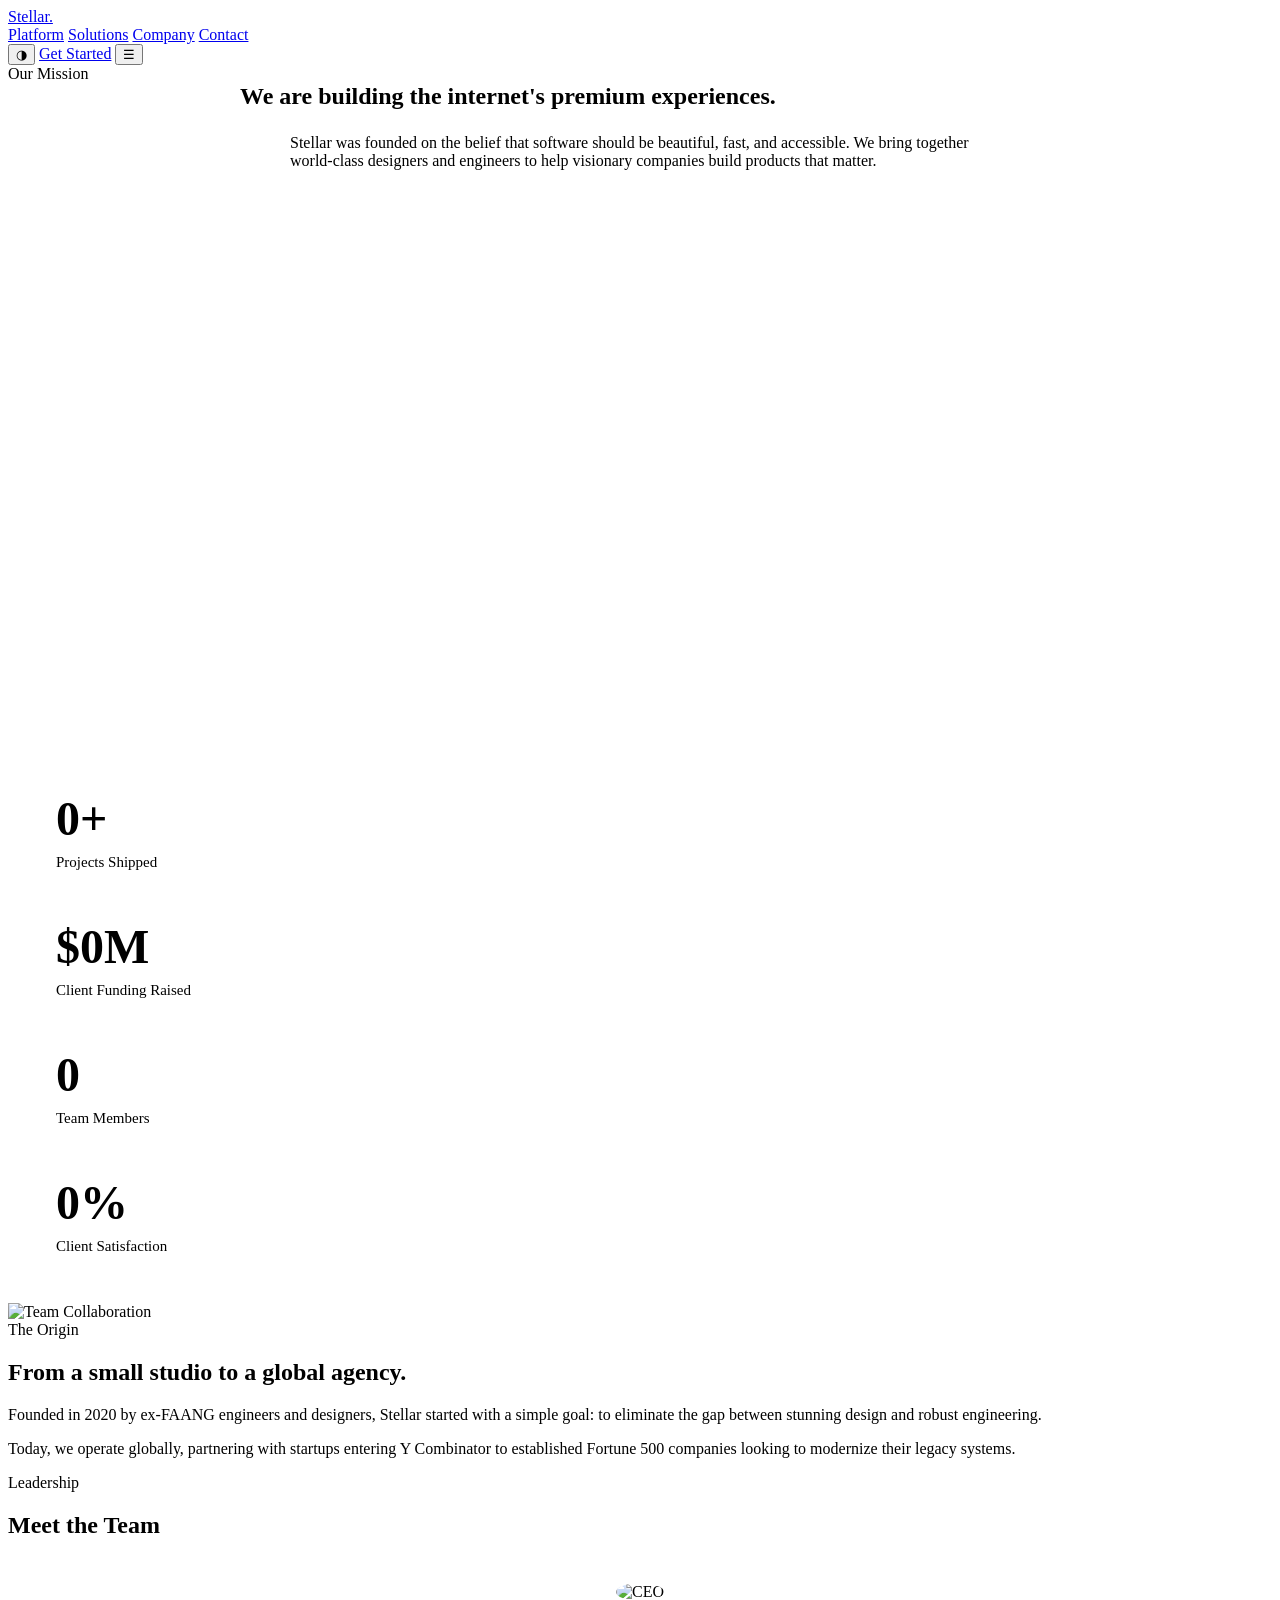
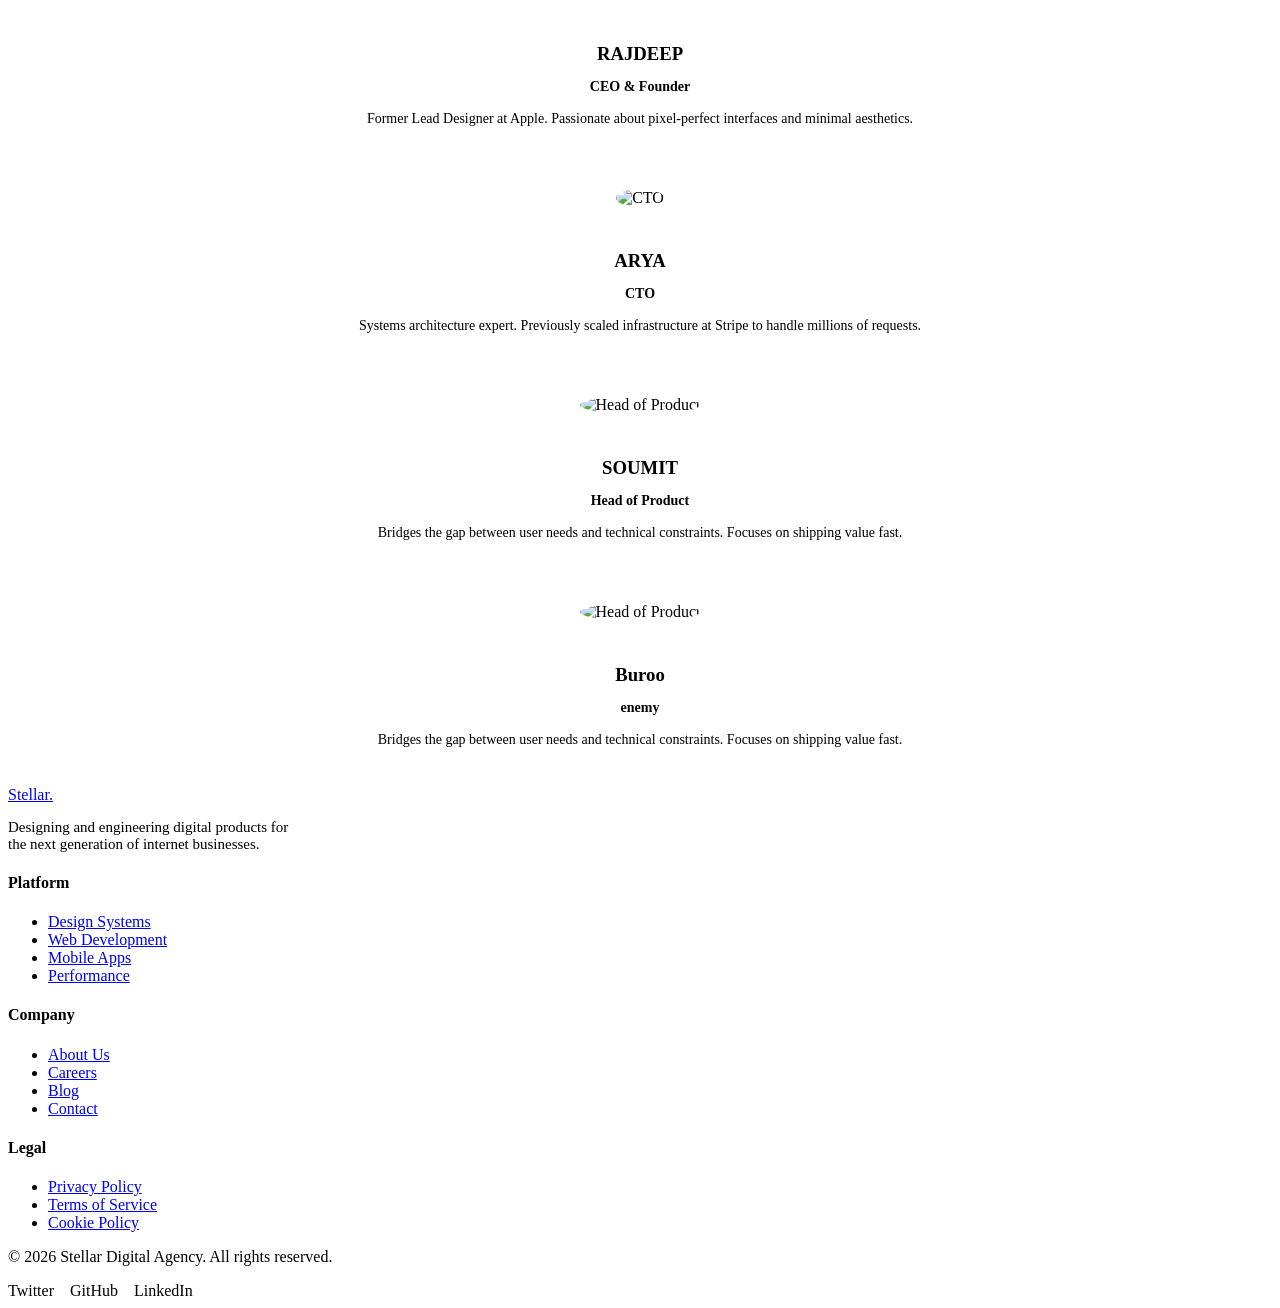
==== about.html @ 37f31b2c "Add files via upload" ====
<!DOCTYPE html>
<html lang="en" data-theme="dark">

<head>
    <meta charset="UTF-8">
    <meta name="viewport" content="width=device-width, initial-scale=1.0">
    <title>Company - Stellar</title>
    <meta name="description"
        content="Learn about Stellar's mission to design and engineer industry-leading digital products.">

    <!-- Fonts -->
    <link rel="preconnect" href="https://fonts.googleapis.com">
    <link rel="preconnect" href="https://fonts.gstatic.com" crossorigin>

    <!-- CSS & JS -->
    <link rel="stylesheet" href="css/style.css">
    <script src="js/main.js" defer></script>
</head>

<body>

    <!-- Loading Screen -->
    <div id="loader" class="loader-wrapper">
        <div class="loader"></div>
    </div>

    <!-- Animated Gradient Orbs -->
    <div class="bg-orbs">
        <div class="orb orb-1"></div>
        <div class="orb orb-2" style="background: var(--accent-tertiary); opacity: 0.15;"></div>
    </div>

    <!-- Header -->
    <header>
        <div class="container nav-container">
            <a href="index.html" class="logo">
                <span class="logo-icon"></span>
                Stellar.
            </a>

            <nav id="nav-links" class="nav-links">
                <a href="index.html">Platform</a>
                <a href="services.html">Solutions</a>
                <a href="about.html" class="active">Company</a>
                <a href="contact.html">Contact</a>
            </nav>

            <div class="header-actions">
                <button id="theme-toggle" class="theme-toggle" aria-label="Toggle Dark/Light Mode">
                    ◑
                </button>
                <a href="contact.html" class="btn btn-secondary">Get Started</a>
                <button id="mobile-menu-btn" class="mobile-menu-btn" aria-label="Open Menu">☰</button>
            </div>
        </div>
    </header>

    <main>
        <!-- Company Hero Section -->
        <section class="hero" style="min-height: 70vh; padding-bottom: 0;">
            <div class="container">
                <div class="reveal active text-center">
                    <span class="eyebrow">Our Mission</span>
                    <h1 style="max-width: 800px; margin: 0 auto 1.5rem;">We are building the internet's <span
                            class="text-gradient">premium</span> experiences.</h1>
                    <p class="lead" style="max-width: 700px; margin: 0 auto;">Stellar was founded on the belief that
                        software should be beautiful, fast, and accessible. We bring together world-class designers and
                        engineers to help visionary companies build products that matter.</p>
                </div>
            </div>
        </section>

        <!-- Stats with Counters -->
        <section class="section-sm container">
            <div class="grid grid-4 text-center reveal"
                style="background: var(--bg-secondary); padding: 3rem; border-radius: 24px; border: 1px solid var(--border-color); box-shadow: var(--card-shadow);">
                <div>
                    <h3 style="font-size: 3rem; color: var(--text-primary); margin-bottom: 0.5rem;"><span
                            class="counter-value" data-target="200">0</span>+</h3>
                    <p style="font-size: 0.9375rem; margin: 0;">Projects Shipped</p>
                </div>
                <div>
                    <h3 style="font-size: 3rem; color: var(--text-primary); margin-bottom: 0.5rem;">$<span
                            class="counter-value" data-target="50">0</span>M</h3>
                    <p style="font-size: 0.9375rem; margin: 0;">Client Funding Raised</p>
                </div>
                <div>
                    <h3 style="font-size: 3rem; color: var(--text-primary); margin-bottom: 0.5rem;"><span
                            class="counter-value" data-target="40">0</span></h3>
                    <p style="font-size: 0.9375rem; margin: 0;">Team Members</p>
                </div>
                <div>
                    <h3 style="font-size: 3rem; color: var(--text-primary); margin-bottom: 0.5rem;"><span
                            class="counter-value" data-target="99">0</span>%</h3>
                    <p style="font-size: 0.9375rem; margin: 0;">Client Satisfaction</p>
                </div>
            </div>
        </section>

        <!-- Story Asymmetrical -->
        <section class="section container">
            <div class="split-layout">
                <div class="img-wrapper reveal-left">
                    <img src="https://images.unsplash.com/photo-1522071820081-009f0129c71c?auto=format&fit=crop&w=800&q=80"
                        alt="Team Collaboration">
                </div>
                <div class="reveal">
                    <span class="eyebrow">The Origin</span>
                    <h2>From a small studio to a global agency.</h2>
                    <p>Founded in 2020 by ex-FAANG engineers and designers, Stellar started with a simple goal: to
                        eliminate the gap between stunning design and robust engineering.</p>
                    <p>Today, we operate globally, partnering with startups entering Y Combinator to established Fortune
                        500 companies looking to modernize their legacy systems.</p>
                </div>
            </div>
        </section>

        <!-- Team Section -->
        <section class="section container" style="border-top: 1px solid var(--border-color);">
            <div class="text-center mb-8 reveal">
                <span class="eyebrow text-center">Leadership</span>
                <h2>Meet the Team</h2>
            </div>
            <div class="grid grid-3">
                <!-- Team Member 1 -->
                <div class="card reveal" style="padding: 1.5rem; text-align: center;">
                    <img src="images\raju.jpg" alt="CEO"
                        style="width: 120px; height: 120px; border-radius: 50%; object-fit: cover; margin-bottom: 1.5rem; border: 3px solid var(--border-color);">
                    <h3 style="margin-bottom: 0.25rem;">RAJDEEP</h3>
                    <p
                        style="font-size: 0.875rem; color: var(--accent-primary); font-weight: 600; margin-bottom: 1rem;">
                        CEO & Founder</p>
                    <p style="font-size: 0.875rem;">Former Lead Designer at Apple. Passionate about pixel-perfect
                        interfaces and minimal aesthetics.</p>
                </div>
                <!-- Team Member 2 -->
                <div class="card reveal" style="transition-delay: 0.1s; padding: 1.5rem; text-align: center;">
                    <img src="images\arya.jpg" alt="CTO"
                        style="width: 120px; height: 120px; border-radius: 50%; object-fit: cover; margin-bottom: 1.5rem; border: 3px solid var(--border-color);">
                    <h3 style="margin-bottom: 0.25rem;">ARYA</h3>
                    <p
                        style="font-size: 0.875rem; color: var(--accent-primary); font-weight: 600; margin-bottom: 1rem;">
                        CTO</p>
                    <p style="font-size: 0.875rem;">Systems architecture expert. Previously scaled infrastructure at
                        Stripe to handle millions of requests.</p>
                </div>
                <!-- Team Member 3 -->
                <div class="card reveal" style="transition-delay: 0.2s; padding: 1.5rem; text-align: center;">
                    <img src="images\soumit.jpg" alt="Head of Product"
                        style="width: 120px; height: 120px; border-radius: 50%; object-fit: cover; margin-bottom: 1.5rem; border: 3px solid var(--border-color);">
                    <h3 style="margin-bottom: 0.25rem;">SOUMIT</h3>
                    <p
                        style="font-size: 0.875rem; color: var(--accent-primary); font-weight: 600; margin-bottom: 1rem;">
                        Head of Product</p>
                    <p style="font-size: 0.875rem;">Bridges the gap between user needs and technical constraints.
                        Focuses on shipping value fast.</p>
                </div>
                <!-- Team Member 4 -->
                <div class="card reveal" style="transition-delay: 0.2s; padding: 1.5rem; text-align: center;">
                    <img src="images\buro.jpeg" alt="Head of Product"
                        style="width: 120px; height: 120px; border-radius: 50%; object-fit: cover; margin-bottom: 1.5rem; border: 3px solid var(--border-color);">
                    <h3 style="margin-bottom: 0.25rem;">Buroo</h3>
                    <p
                        style="font-size: 0.875rem; color: var(--accent-primary); font-weight: 600; margin-bottom: 1rem;">
                        enemy </p>
                    <p style="font-size: 0.875rem;">Bridges the gap between user needs and technical constraints.
                        Focuses on shipping value fast.</p>
                </div>
            </div>
        </section>

    </main>

    <!-- Footer -->
    <footer>
        <div class="container">
            <div class="footer-grid">
                <div class="footer-col">
                    <a href="index.html" class="logo" style="margin-bottom: 1.5rem;">
                        <span class="logo-icon"></span> Stellar.
                    </a>
                    <p style="font-size: 0.9375rem; max-width: 300px;">Designing and engineering digital products for
                        the next generation of internet businesses.</p>
                </div>
                <div class="footer-col">
                    <h4>Platform</h4>
                    <ul class="footer-links">
                        <li><a href="services.html">Design Systems</a></li>
                        <li><a href="services.html">Web Development</a></li>
                        <li><a href="services.html">Mobile Apps</a></li>
                        <li><a href="services.html">Performance</a></li>
                    </ul>
                </div>
                <div class="footer-col">
                    <h4>Company</h4>
                    <ul class="footer-links">
                        <li><a href="about.html">About Us</a></li>
                        <li><a href="about.html">Careers</a></li>
                        <li><a href="about.html">Blog</a></li>
                        <li><a href="contact.html">Contact</a></li>
                    </ul>
                </div>
                <div class="footer-col">
                    <h4>Legal</h4>
                    <ul class="footer-links">
                        <li><a href="#">Privacy Policy</a></li>
                        <li><a href="#">Terms of Service</a></li>
                        <li><a href="#">Cookie Policy</a></li>
                    </ul>
                </div>
            </div>
            <div class="footer-bottom">
                <p>&copy; 2026 Stellar Digital Agency. All rights reserved.</p>
                <div style="display: flex; gap: 1rem;">
                    <a href="#" style="color: var(--text-tertiary); text-decoration: none;">Twitter</a>
                    <a href="#" style="color: var(--text-tertiary); text-decoration: none;">GitHub</a>
                    <a href="#" style="color: var(--text-tertiary); text-decoration: none;">LinkedIn</a>
                </div>
            </div>
        </div>
    </footer>
</body>

</html>
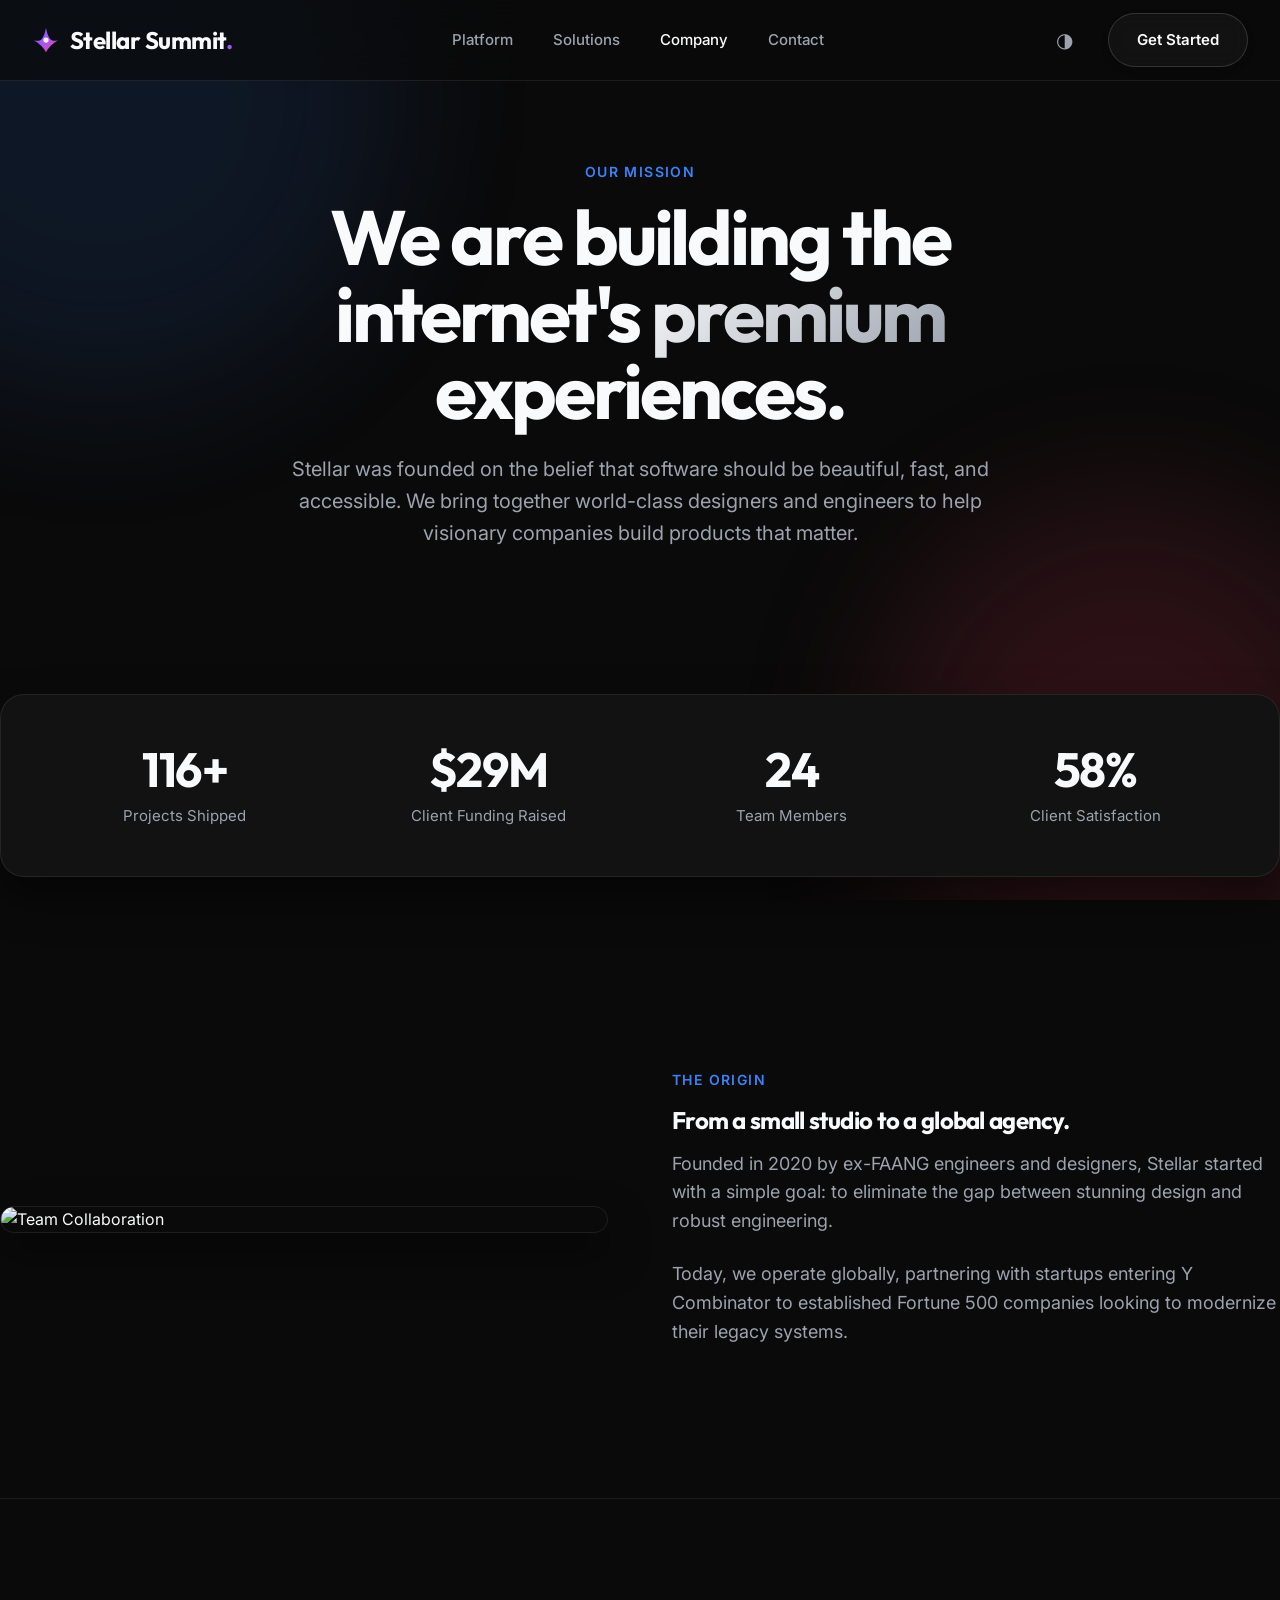
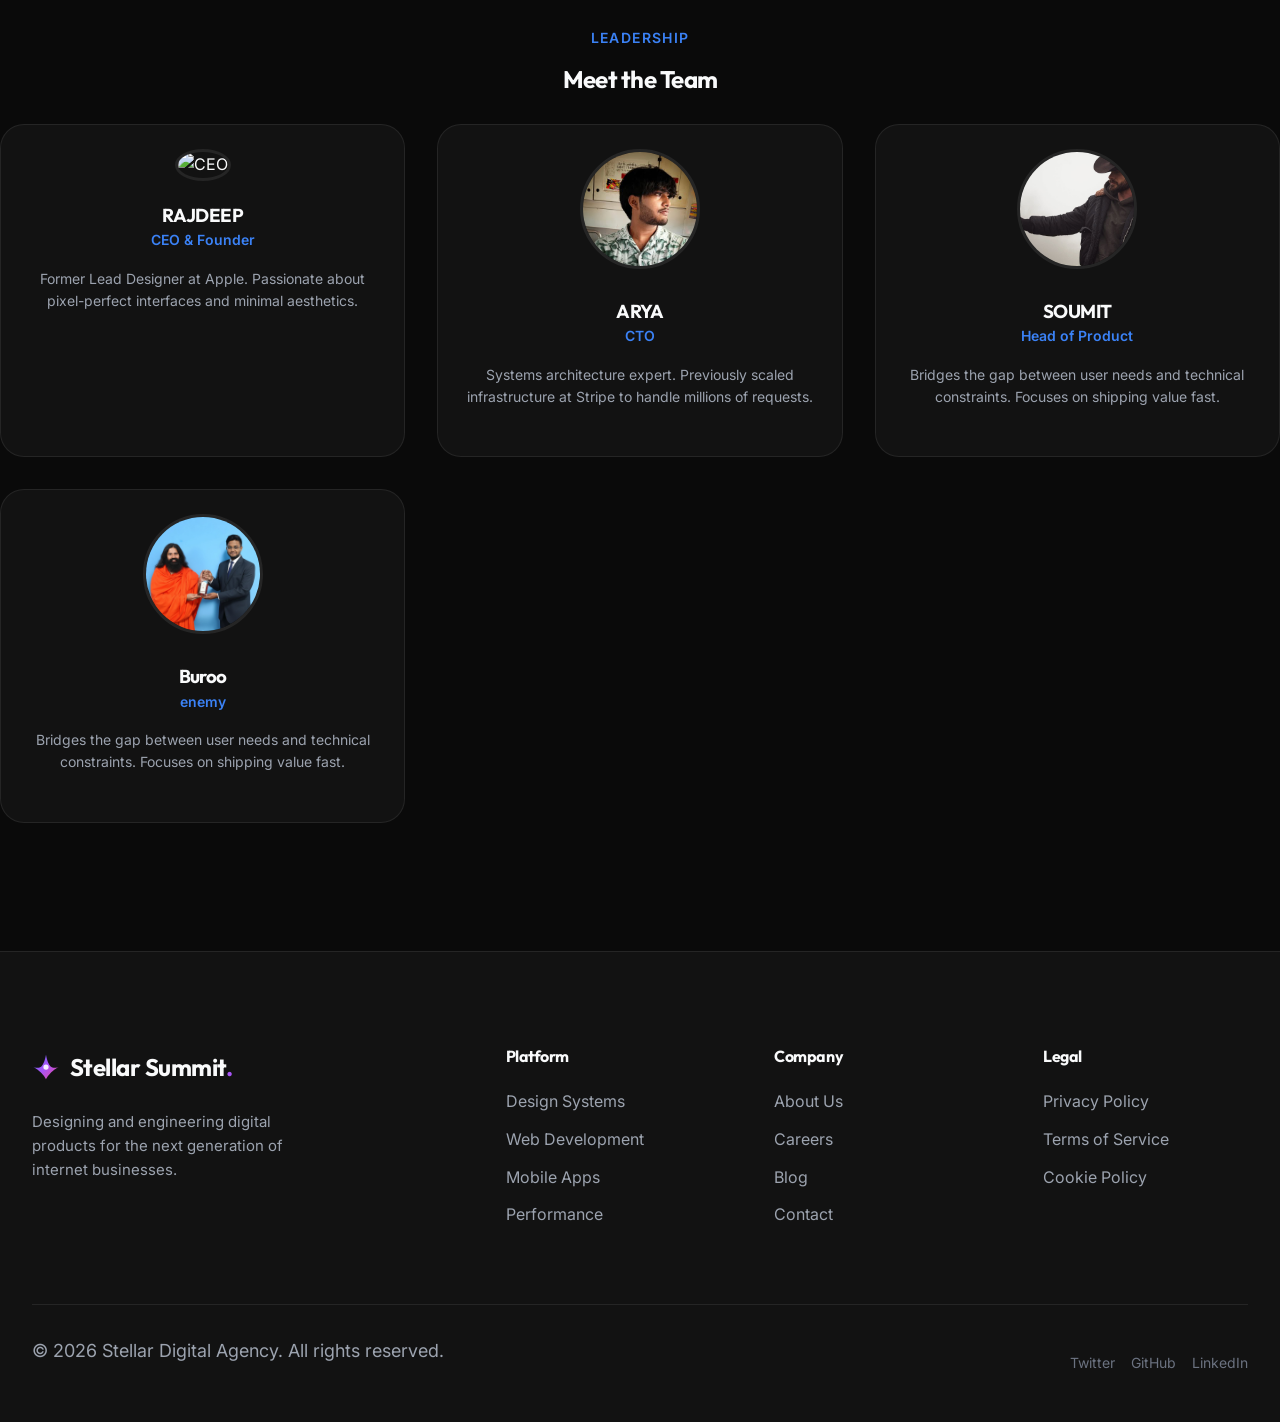
==== commit 5034d3ea: "feat: Upgrade to premium cross-platform UI" ====
--- a/about.html
+++ b/about.html
@@ -8,6 +8,11 @@
     <meta name="description"
         content="Learn about Stellar's mission to design and engineer industry-leading digital products.">
 
+    <!-- PWA Meta Tags -->
+    <meta name="theme-color" content="#0a0a0a">
+    <link rel="manifest" href="manifest.json">
+    <link rel="apple-touch-icon" href="images/icon-192x192.png">
+
     <!-- Fonts -->
     <link rel="preconnect" href="https://fonts.googleapis.com">
     <link rel="preconnect" href="https://fonts.gstatic.com" crossorigin>
@@ -33,9 +38,23 @@
     <!-- Header -->
     <header>
         <div class="container nav-container">
-            <a href="index.html" class="logo">
-                <span class="logo-icon"></span>
-                Stellar.
+            <a href="index.html" class="logo"
+                style="display: inline-flex; align-items: center; gap: 0.6rem; text-decoration: none; font-weight: 700; font-size: 1.5rem; color: inherit; letter-spacing: -0.02em;">
+                <svg width="28" height="28" viewBox="0 0 32 32" fill="none" xmlns="http://www.w3.org/2000/svg"
+                    style="display: block;">
+                    <defs>
+                        <linearGradient id="stellar-grad" x1="0%" y1="0%" x2="100%" y2="100%">
+                            <stop offset="0%" stop-color="#6366F1" />
+                            <stop offset="50%" stop-color="#A855F7" />
+                            <stop offset="100%" stop-color="#EC4899" />
+                        </linearGradient>
+                    </defs>
+                    <path
+                        d="M16 2C16 2 17.5 11.5 21 15C24.5 18.5 30 16 30 16C30 16 24.5 19.5 21 23C17.5 26.5 16 30 16 30C16 30 14.5 26.5 11 23C7.5 19.5 2 16 2 16C2 16 7.5 18.5 11 15C14.5 11.5 16 2 16 2Z"
+                        fill="url(#stellar-grad)" />
+                    <circle cx="16" cy="16" r="3" fill="#FFFFFF" opacity="0.9" />
+                </svg>
+                <span>Stellar Summit<span style="color: #A855F7;">.</span></span>
             </a>
 
             <nav id="nav-links" class="nav-links">
@@ -124,7 +143,7 @@
             <div class="grid grid-3">
                 <!-- Team Member 1 -->
                 <div class="card reveal" style="padding: 1.5rem; text-align: center;">
-                    <img src="images\raju.jpg" alt="CEO"
+                    <img src="images/raju.jpg" alt="CEO"
                         style="width: 120px; height: 120px; border-radius: 50%; object-fit: cover; margin-bottom: 1.5rem; border: 3px solid var(--border-color);">
                     <h3 style="margin-bottom: 0.25rem;">RAJDEEP</h3>
                     <p
@@ -135,7 +154,7 @@
                 </div>
                 <!-- Team Member 2 -->
                 <div class="card reveal" style="transition-delay: 0.1s; padding: 1.5rem; text-align: center;">
-                    <img src="images\arya.jpg" alt="CTO"
+                    <img src="images/arya.jpg" alt="CTO"
                         style="width: 120px; height: 120px; border-radius: 50%; object-fit: cover; margin-bottom: 1.5rem; border: 3px solid var(--border-color);">
                     <h3 style="margin-bottom: 0.25rem;">ARYA</h3>
                     <p
@@ -146,7 +165,7 @@
                 </div>
                 <!-- Team Member 3 -->
                 <div class="card reveal" style="transition-delay: 0.2s; padding: 1.5rem; text-align: center;">
-                    <img src="images\soumit.jpg" alt="Head of Product"
+                    <img src="images/soumit.jpg" alt="Head of Product"
                         style="width: 120px; height: 120px; border-radius: 50%; object-fit: cover; margin-bottom: 1.5rem; border: 3px solid var(--border-color);">
                     <h3 style="margin-bottom: 0.25rem;">SOUMIT</h3>
                     <p
@@ -157,7 +176,7 @@
                 </div>
                 <!-- Team Member 4 -->
                 <div class="card reveal" style="transition-delay: 0.2s; padding: 1.5rem; text-align: center;">
-                    <img src="images\buro.jpeg" alt="Head of Product"
+                    <img src="images/buro.jpeg" alt="Head of Product"
                         style="width: 120px; height: 120px; border-radius: 50%; object-fit: cover; margin-bottom: 1.5rem; border: 3px solid var(--border-color);">
                     <h3 style="margin-bottom: 0.25rem;">Buroo</h3>
                     <p
@@ -176,8 +195,16 @@
         <div class="container">
             <div class="footer-grid">
                 <div class="footer-col">
-                    <a href="index.html" class="logo" style="margin-bottom: 1.5rem;">
-                        <span class="logo-icon"></span> Stellar.
+                    <a href="index.html" class="logo"
+                        style="display: inline-flex; align-items: center; gap: 0.6rem; text-decoration: none; font-weight: 700; font-size: 1.5rem; color: inherit; letter-spacing: -0.02em; margin-bottom: 1.5rem;">
+                        <svg width="28" height="28" viewBox="0 0 32 32" fill="none" xmlns="http://www.w3.org/2000/svg"
+                            style="display: block;">
+                            <path
+                                d="M16 2C16 2 17.5 11.5 21 15C24.5 18.5 30 16 30 16C30 16 24.5 19.5 21 23C17.5 26.5 16 30 16 30C16 30 14.5 26.5 11 23C7.5 19.5 2 16 2 16C2 16 7.5 18.5 11 15C14.5 11.5 16 2 16 2Z"
+                                fill="url(#stellar-grad)" />
+                            <circle cx="16" cy="16" r="3" fill="#FFFFFF" opacity="0.9" />
+                        </svg>
+                        <span>Stellar Summit<span style="color: #A855F7;">.</span></span>
                     </a>
                     <p style="font-size: 0.9375rem; max-width: 300px;">Designing and engineering digital products for
                         the next generation of internet businesses.</p>
--- a/css/style.css
+++ b/css/style.css
@@ -0,0 +1,967 @@
+/* ==========================================================================
+   Stellar Digital - Premium SaaS & Agency Styles
+   ========================================================================== */
+
+@import url('https://fonts.googleapis.com/css2?family=Inter:wght@300;400;500;600;700;800&family=Outfit:wght@400;500;600;700;800&display=swap');
+
+:root {
+  /* Light Theme Variables */
+  --bg-primary: #fafafa;
+  --bg-secondary: #ffffff;
+  --bg-tertiary: #f3f4f6;
+  --text-primary: #111827;
+  --text-secondary: #4b5563;
+  --text-tertiary: #9ca3af;
+  --accent-primary: #3b82f6;
+  --accent-secondary: #8b5cf6;
+  --accent-tertiary: #ec4899;
+  --border-color: rgba(0, 0, 0, 0.08);
+  --glass-bg: rgba(255, 255, 255, 0.75);
+  --glass-border: rgba(255, 255, 255, 0.5);
+  --glass-shadow: 0 8px 32px rgba(0, 0, 0, 0.05);
+  --card-shadow: 0 20px 40px rgba(0,0,0,0.06);
+  --orb-1: rgba(59, 130, 246, 0.3);
+  --orb-2: rgba(139, 92, 246, 0.3);
+}
+
+[data-theme="dark"] {
+  /* Dark Theme Variables - Stripe/Linear Inspired */
+  --bg-primary: #0a0a0a;
+  --bg-secondary: #121212;
+  --bg-tertiary: #1a1a1a;
+  --text-primary: #f9fafb;
+  --text-secondary: #9ca3af;
+  --text-tertiary: #6b7280;
+  --accent-primary: #3b82f6; /* Modern Blue */
+  --accent-secondary: #a855f7; /* Purple */
+  --accent-tertiary: #f43f5e; /* Rose */
+  --border-color: rgba(255, 255, 255, 0.08);
+  --glass-bg: rgba(10, 10, 10, 0.65);
+  --glass-border: rgba(255, 255, 255, 0.1);
+  --glass-shadow: 0 8px 32px rgba(0, 0, 0, 0.4);
+  --card-shadow: 0 20px 40px rgba(0,0,0,0.5);
+  --orb-1: rgba(59, 130, 246, 0.15);
+  --orb-2: rgba(168, 85, 247, 0.15);
+}
+
+/* Base Styles */
+* {
+  margin: 0;
+  padding: 0;
+  box-sizing: border-box;
+}
+
+html {
+  scroll-behavior: smooth;
+  scroll-padding-top: 100px; /* For fixed header */
+}
+
+body {
+  font-family: 'Inter', sans-serif;
+  background-color: var(--bg-primary);
+  color: var(--text-primary);
+  line-height: 1.6;
+  overflow-x: hidden;
+  transition: background-color 0.4s ease, color 0.4s ease;
+  position: relative;
+}
+
+h1, h2, h3, h4, h5, h6 {
+  font-family: 'Outfit', sans-serif;
+  font-weight: 700;
+  line-height: 1.1;
+  letter-spacing: -0.03em;
+  margin-bottom: 1rem;
+}
+
+/* Animated Background Orbs */
+.bg-orbs {
+  position: fixed;
+  top: 0;
+  left: 0;
+  width: 100%;
+  height: 100%;
+  pointer-events: none;
+  z-index: -1;
+  overflow: hidden;
+}
+
+.orb {
+  position: absolute;
+  border-radius: 50%;
+  filter: blur(80px);
+  opacity: 0.8;
+  animation: float 20s infinite alternate ease-in-out;
+}
+
+.orb-1 {
+  width: 600px;
+  height: 600px;
+  background: var(--orb-1);
+  top: -200px;
+  left: -200px;
+}
+
+.orb-2 {
+  width: 500px;
+  height: 500px;
+  background: var(--orb-2);
+  bottom: -100px;
+  right: -100px;
+  animation-delay: -10s;
+}
+
+@keyframes float {
+  0% { transform: translate(0, 0) scale(1); }
+  50% { transform: translate(100px, 100px) scale(1.1); }
+  100% { transform: translate(-50px, 150px) scale(0.9); }
+}
+
+/* Typography Enhancements */
+.text-gradient {
+  background: linear-gradient(135deg, var(--text-primary), var(--text-secondary));
+  -webkit-background-clip: text;
+  background-clip: text;
+  -webkit-text-fill-color: transparent;
+}
+
+.text-gradient-accent {
+  background: linear-gradient(135deg, var(--accent-primary), var(--accent-secondary));
+  -webkit-background-clip: text;
+  background-clip: text;
+  -webkit-text-fill-color: transparent;
+}
+
+p {
+  color: var(--text-secondary);
+  font-size: 1.125rem;
+  margin-bottom: 1.5rem;
+  max-width: 65ch;
+}
+
+.lead {
+  font-size: 1.25rem;
+  color: var(--text-secondary);
+  font-weight: 400;
+}
+
+.eyebrow {
+  font-family: 'Inter', sans-serif;
+  text-transform: uppercase;
+  letter-spacing: 0.1em;
+  font-size: 0.875rem;
+  font-weight: 600;
+  color: var(--accent-primary);
+  margin-bottom: 1rem;
+  display: block;
+}
+
+/* Layout & Containers */
+.container {
+  width: 100%;
+  max-width: 1280px;
+  margin: 0 auto;
+  padding: 0 2rem;
+}
+
+.section {
+  padding: 8rem 0;
+  position: relative;
+}
+
+.section-sm {
+  padding: 4rem 0;
+}
+
+/* Header & Navigation */
+header {
+  position: fixed;
+  top: 0;
+  width: 100%;
+  z-index: 1000;
+  background: var(--glass-bg);
+  backdrop-filter: blur(16px);
+  -webkit-backdrop-filter: blur(16px);
+  border-bottom: 1px solid var(--border-color);
+  transition: all 0.3s ease;
+}
+
+.nav-container {
+  display: flex;
+  justify-content: space-between;
+  align-items: center;
+  height: 5rem;
+}
+
+.logo {
+  font-family: 'Outfit', sans-serif;
+  font-size: 1.5rem;
+  font-weight: 800;
+  color: var(--text-primary);
+  text-decoration: none;
+  letter-spacing: -0.05em;
+  display: flex;
+  align-items: center;
+  gap: 0.5rem;
+}
+
+.logo-icon {
+  width: 28px;
+  height: 28px;
+  background: linear-gradient(135deg, var(--accent-primary), var(--accent-secondary));
+  border-radius: 8px;
+  display: inline-block;
+}
+
+.nav-links {
+  display: flex;
+  gap: 2.5rem;
+  list-style: none;
+  align-items: center;
+}
+
+.nav-links a {
+  color: var(--text-secondary);
+  text-decoration: none;
+  font-weight: 500;
+  font-size: 0.9375rem;
+  transition: color 0.2s ease;
+  position: relative;
+}
+
+.nav-links a:hover, .nav-links a.active {
+  color: var(--text-primary);
+}
+
+/* Header Actions (Theme Toggle & CTA) */
+.header-actions {
+  display: flex;
+  align-items: center;
+  gap: 1.5rem;
+}
+
+.theme-toggle {
+  background: none;
+  border: none;
+  color: var(--text-secondary);
+  cursor: pointer;
+  font-size: 1.25rem;
+  display: flex;
+  align-items: center;
+  justify-content: center;
+  width: 40px;
+  height: 40px;
+  border-radius: 50%;
+  transition: all 0.2s ease;
+}
+
+.theme-toggle:hover {
+  background: var(--bg-tertiary);
+  color: var(--text-primary);
+}
+
+.mobile-menu-btn {
+  display: none;
+  background: none;
+  border: none;
+  color: var(--text-primary);
+  font-size: 1.5rem;
+  cursor: pointer;
+}
+
+/* ==========================================================================
+   Premium White Glowing Buttons
+   ========================================================================== */
+.btn {
+  display: inline-flex;
+  align-items: center;
+  justify-content: center;
+  padding: 0.875rem 1.75rem;
+  border-radius: 999px;
+  font-weight: 600;
+  font-size: 0.9375rem;
+  text-decoration: none;
+  transition: all 0.3s cubic-bezier(0.16, 1, 0.3, 1);
+  cursor: pointer;
+  border: 1px solid transparent;
+  gap: 0.5rem;
+  position: relative;
+}
+
+/* Primary Button - Brilliant White Core & Aura Glow */
+.btn-primary {
+  background: #ffffff;
+  color: #0a0a0a;
+  border: 1px solid rgba(255, 255, 255, 0.9);
+  box-shadow: 0 0 14px rgba(255, 255, 255, 0.35), 0 4px 12px rgba(0, 0, 0, 0.1);
+}
+
+.btn-primary:hover {
+  transform: translateY(-2px);
+  background: #ffffff;
+  color: #000000;
+  box-shadow: 0 0 25px rgba(255, 255, 255, 0.8), 0 0 50px rgba(255, 255, 255, 0.35);
+}
+
+/* Secondary Button - Translucent Cyber Glass with White Halo Edge */
+.btn-secondary {
+  background: rgba(255, 255, 255, 0.04);
+  color: var(--text-primary);
+  border: 1px solid rgba(255, 255, 255, 0.15);
+  backdrop-filter: blur(12px);
+  -webkit-backdrop-filter: blur(12px);
+  box-shadow: 0 4px 12px rgba(0, 0, 0, 0.05);
+}
+
+.btn-secondary:hover {
+  background: rgba(255, 255, 255, 0.1);
+  border-color: rgba(255, 255, 255, 0.9);
+  color: var(--text-primary);
+  box-shadow: 0 0 20px rgba(255, 255, 255, 0.4), inset 0 0 8px rgba(255, 255, 255, 0.1);
+}
+
+/* Accent Button - Maximized High-Gloss White Bloom */
+.btn-accent {
+  background: #ffffff;
+  color: #0a0a0a;
+  border: 1px solid #ffffff;
+  box-shadow: 0 0 20px rgba(255, 255, 255, 0.5);
+}
+
+.btn-accent:hover {
+  transform: translateY(-2px);
+  box-shadow: 0 0 35px rgba(255, 255, 255, 0.9), 0 0 70px rgba(255, 255, 255, 0.4);
+}
+
+/* Mode Adjustments for Contrast Optimization */
+:root:not([data-theme="dark"]) .btn-primary {
+  background: #111827;
+  color: #ffffff;
+  border: 1px solid #111827;
+  box-shadow: 0 0 10px rgba(255, 255, 255, 0.8), 0 4px 12px rgba(17, 24, 39, 0.15);
+}
+
+:root:not([data-theme="dark"]) .btn-primary:hover {
+  background: #1f2937;
+  border-color: #1f2937;
+  box-shadow: 0 0 22px rgba(255, 255, 255, 1), 0 8px 20px rgba(17, 24, 39, 0.2);
+}
+
+:root:not([data-theme="dark"]) .btn-secondary {
+  background: rgba(0, 0, 0, 0.02);
+  border-color: rgba(0, 0, 0, 0.12);
+}
+
+:root:not([data-theme="dark"]) .btn-secondary:hover {
+  background: rgba(0, 0, 0, 0.05);
+  border-color: rgba(0, 0, 0, 0.8);
+  box-shadow: 0 0 15px rgba(0, 0, 0, 0.1);
+}
+
+/* Cards & Glassmorphism */
+.card {
+  background: var(--bg-secondary);
+  border: 1px solid var(--border-color);
+  border-radius: 24px;
+  padding: 2.5rem;
+  transition: all 0.4s cubic-bezier(0.175, 0.885, 0.32, 1.275);
+  position: relative;
+  overflow: hidden;
+  z-index: 1;
+}
+
+.glass-card {
+  background: var(--glass-bg);
+  backdrop-filter: blur(20px);
+  -webkit-backdrop-filter: blur(20px);
+  border: 1px solid var(--glass-border);
+  box-shadow: var(--glass-shadow);
+}
+
+.card:hover {
+  transform: translateY(-8px);
+  box-shadow: var(--card-shadow);
+  border-color: var(--text-tertiary);
+}
+
+/* Grid Layouts */
+.grid {
+  display: grid;
+  gap: 2rem;
+}
+
+.grid-2 { grid-template-columns: repeat(auto-fit, minmax(400px, 1fr)); }
+.grid-3 { grid-template-columns: repeat(auto-fit, minmax(300px, 1fr)); }
+.grid-4 { grid-template-columns: repeat(auto-fit, minmax(250px, 1fr)); }
+
+/* Asymmetrical Layouts */
+.split-layout {
+  display: grid;
+  grid-template-columns: 1fr 1fr;
+  gap: 4rem;
+  align-items: center;
+}
+
+.split-layout.reverse {
+  direction: rtl;
+}
+
+.split-layout.reverse > * {
+  direction: ltr;
+}
+
+/* Image wrappers */
+.img-wrapper {
+  border-radius: 24px;
+  overflow: hidden;
+  position: relative;
+  border: 1px solid var(--border-color);
+  box-shadow: var(--card-shadow);
+}
+
+.img-wrapper img {
+  width: 100%;
+  height: auto;
+  display: block;
+  transition: transform 0.7s ease;
+}
+
+.img-wrapper:hover img {
+  transform: scale(1.05);
+}
+
+/* Specific Sections */
+.hero {
+  min-height: 100vh;
+  display: flex;
+  align-items: center;
+  padding-top: 5rem;
+  text-align: center;
+}
+
+.hero h1 {
+  font-size: clamp(3rem, 6vw, 5.5rem);
+  letter-spacing: -0.04em;
+  margin-bottom: 1.5rem;
+  line-height: 1;
+}
+
+.hero p {
+  font-size: 1.25rem;
+  margin: 0 auto 2.5rem;
+  max-width: 600px;
+}
+
+/* Client Logos */
+.clients-section {
+  padding: 4rem 0;
+  border-top: 1px solid var(--border-color);
+  border-bottom: 1px solid var(--border-color);
+  background: var(--bg-secondary);
+  text-align: center;
+}
+
+.clients-grid {
+  display: flex;
+  flex-wrap: wrap;
+  justify-content: center;
+  gap: 3rem;
+  opacity: 0.6;
+  filter: grayscale(100%);
+  transition: opacity 0.3s ease;
+}
+
+.clients-grid:hover {
+  opacity: 1;
+}
+
+.client-logo {
+  height: 32px;
+  width: auto;
+  transition: filter 0.3s;
+}
+
+.clients-grid:hover .client-logo:hover {
+  filter: grayscale(0%);
+}
+
+/* Accordion / FAQ */
+.accordion {
+  border-bottom: 1px solid var(--border-color);
+}
+
+.accordion-header {
+  width: 100%;
+  text-align: left;
+  padding: 1.5rem 0;
+  background: none;
+  border: none;
+  font-size: 1.125rem;
+  font-weight: 600;
+  color: var(--text-primary);
+  cursor: pointer;
+  display: flex;
+  justify-content: space-between;
+  align-items: center;
+}
+
+.accordion-icon {
+  width: 24px;
+  height: 24px;
+  position: relative;
+  transition: transform 0.3s ease;
+}
+
+.accordion-icon::before, .accordion-icon::after {
+  content: '';
+  position: absolute;
+  background: var(--text-primary);
+  top: 50%;
+  left: 50%;
+  transform: translate(-50%, -50%);
+}
+
+.accordion-icon::before { width: 14px; height: 2px; }
+.accordion-icon::after { width: 2px; height: 14px; transition: transform 0.3s; }
+
+.accordion.active .accordion-icon { transform: rotate(180deg); }
+.accordion.active .accordion-icon::after { transform: translate(-50%, -50%) rotate(90deg); opacity: 0; }
+
+.accordion-content {
+  max-height: 0;
+  overflow: hidden;
+  transition: max-height 0.4s ease, padding 0.4s ease;
+}
+
+.accordion.active .accordion-content {
+  padding-bottom: 1.5rem;
+}
+
+/* Pricing Table */
+.pricing-grid {
+  display: grid;
+  grid-template-columns: repeat(3, 1fr);
+  gap: 2rem;
+  align-items: center;
+}
+
+.pricing-card {
+  padding: 3rem 2rem;
+  background: var(--bg-secondary);
+  border: 1px solid var(--border-color);
+  border-radius: 24px;
+  text-align: left;
+}
+
+.pricing-card.featured {
+  background: var(--bg-tertiary);
+  border: 1px solid var(--accent-primary);
+  transform: scale(1.05);
+  box-shadow: var(--card-shadow);
+  position: relative;
+}
+
+.badge {
+  position: absolute;
+  top: -12px;
+  left: 50%;
+  transform: translateX(-50%);
+  background: linear-gradient(135deg, var(--accent-primary), var(--accent-secondary));
+  color: white;
+  padding: 4px 12px;
+  border-radius: 99px;
+  font-size: 0.75rem;
+  font-weight: 700;
+  letter-spacing: 0.05em;
+  text-transform: uppercase;
+}
+
+.price {
+  font-size: 3rem;
+  font-weight: 800;
+  font-family: 'Outfit', sans-serif;
+  color: var(--text-primary);
+  margin: 1rem 0;
+}
+
+.price span {
+  font-size: 1rem;
+  color: var(--text-tertiary);
+  font-weight: 400;
+}
+
+.features-list {
+  list-style: none;
+  margin: 2rem 0;
+}
+
+.features-list li {
+  padding: 0.75rem 0;
+  border-bottom: 1px solid var(--border-color);
+  display: flex;
+  align-items: center;
+  gap: 0.75rem;
+  color: var(--text-secondary);
+}
+
+.features-list li::before {
+  content: '✓';
+  color: var(--accent-primary);
+  font-weight: bold;
+}
+
+/* Forms */
+.form-group {
+  margin-bottom: 1.5rem;
+}
+
+.form-group label {
+  display: block;
+  margin-bottom: 0.5rem;
+  font-weight: 500;
+  font-size: 0.875rem;
+  color: var(--text-secondary);
+}
+
+.form-control {
+  width: 100%;
+  padding: 1rem 1.25rem;
+  background: var(--bg-primary);
+  border: 1px solid var(--border-color);
+  border-radius: 12px;
+  color: var(--text-primary);
+  font-family: inherit;
+  font-size: 1rem;
+  transition: all 0.2s ease;
+}
+
+.form-control:focus {
+  outline: none;
+  border-color: var(--accent-primary);
+  box-shadow: 0 0 0 4px rgba(59, 130, 246, 0.1);
+}
+
+.form-control::placeholder {
+  color: var(--text-tertiary);
+}
+
+.error-msg {
+  color: var(--accent-tertiary);
+  font-size: 0.875rem;
+  margin-top: 0.5rem;
+  display: none;
+}
+
+/* Footer */
+footer {
+  background: var(--bg-secondary);
+  border-top: 1px solid var(--border-color);
+  padding: 6rem 0 2rem;
+}
+
+.footer-grid {
+  display: grid;
+  grid-template-columns: 2fr 1fr 1fr 1fr;
+  gap: 4rem;
+  margin-bottom: 4rem;
+}
+
+.footer-col h4 {
+  font-size: 1rem;
+  margin-bottom: 1.5rem;
+}
+
+.footer-links {
+  list-style: none;
+}
+
+.footer-links li {
+  margin-bottom: 0.75rem;
+}
+
+.footer-links a {
+  color: var(--text-secondary);
+  text-decoration: none;
+  transition: color 0.2s;
+}
+
+.footer-links a:hover {
+  color: var(--text-primary);
+}
+
+.footer-bottom {
+  display: flex;
+  justify-content: space-between;
+  align-items: center;
+  padding-top: 2rem;
+  border-top: 1px solid var(--border-color);
+  color: var(--text-tertiary);
+  font-size: 0.875rem;
+}
+
+/* Utilities */
+.text-center { text-align: center; }
+.mt-4 { margin-top: 1rem; }
+.mt-8 { margin-top: 2rem; }
+.mb-2 { margin-bottom: 0.5rem; }
+.mb-8 { margin-bottom: 2rem; }
+.gap-4 { gap: 1rem; }
+
+/* Scroll Reveal Classes */
+.reveal {
+  opacity: 0;
+  transform: translateY(30px);
+  transition: all 0.8s cubic-bezier(0.5, 0, 0, 1);
+}
+
+.reveal.active {
+  opacity: 1;
+  transform: translateY(0);
+}
+
+.reveal-left {
+  opacity: 0;
+  transform: translateX(-50px);
+  transition: all 0.8s cubic-bezier(0.5, 0, 0, 1);
+}
+
+.reveal-left.active {
+  opacity: 1;
+  transform: translateX(0);
+}
+
+/* Loading Screen */
+.loader-wrapper {
+  position: fixed;
+  top: 0;
+  left: 0;
+  width: 100%;
+  height: 100%;
+  background: var(--bg-primary);
+  display: flex;
+  justify-content: center;
+  align-items: center;
+  z-index: 9999;
+  transition: opacity 0.5s ease, visibility 0.5s ease;
+}
+
+.loader {
+  width: 48px;
+  height: 48px;
+  border: 3px solid var(--border-color);
+  border-top-color: var(--accent-primary);
+  border-radius: 50%;
+  animation: spin 1s linear infinite;
+}
+
+@keyframes spin { 100% { transform: rotate(360deg); } }
+
+/* ==========================================================================
+   Event Specific Styles (Gallery, Organizers, Schedule)
+   ========================================================================== */
+
+/* Animated Event Cards */
+.event-card {
+  position: relative;
+  border-radius: 16px;
+  overflow: hidden;
+  background: var(--bg-secondary);
+  border: 1px solid var(--border-color);
+  transition: all 0.4s ease;
+  height: 100%;
+  display: flex;
+  flex-direction: column;
+}
+
+.event-card-img {
+  width: 100%;
+  height: 200px;
+  object-fit: cover;
+  transition: transform 0.5s ease;
+}
+
+.event-card:hover {
+  transform: translateY(-8px);
+  box-shadow: var(--card-shadow);
+  border-color: var(--accent-primary);
+}
+
+.event-card:hover .event-card-img {
+  transform: scale(1.05);
+}
+
+.event-card-content {
+  padding: 1.5rem;
+  flex-grow: 1;
+  display: flex;
+  flex-direction: column;
+}
+
+.event-date {
+  font-weight: 700;
+  color: var(--accent-secondary);
+  font-size: 0.875rem;
+  margin-bottom: 0.5rem;
+}
+
+/* Photo Gallery Grid */
+.gallery-grid {
+  display: grid;
+  grid-template-columns: repeat(auto-fill, minmax(300px, 1fr));
+  gap: 1.5rem;
+  grid-auto-flow: dense;
+}
+
+.gallery-item {
+  border-radius: 16px;
+  overflow: hidden;
+  position: relative;
+  aspect-ratio: 4/3;
+  cursor: pointer;
+}
+
+.gallery-item:nth-child(even) {
+  grid-row: span 2;
+  aspect-ratio: 4/6;
+}
+
+.gallery-item img {
+  width: 100%;
+  height: 100%;
+  object-fit: cover;
+  transition: transform 0.6s cubic-bezier(0.16, 1, 0.3, 1);
+}
+
+.gallery-item::after {
+  content: '';
+  position: absolute;
+  inset: 0;
+  background: linear-gradient(to top, rgba(0,0,0,0.6), transparent);
+  opacity: 0;
+  transition: opacity 0.4s ease;
+}
+
+.gallery-item:hover img {
+  transform: scale(1.1);
+}
+
+.gallery-item:hover::after {
+  opacity: 1;
+}
+
+/* Organizer Profiles */
+.organizer-card {
+  text-align: center;
+  padding: 2.5rem 1.5rem;
+  border-radius: 24px;
+  background: var(--glass-bg);
+  backdrop-filter: blur(20px);
+  border: 1px solid var(--glass-border);
+  transition: all 0.4s ease;
+}
+
+.organizer-card:hover {
+  transform: translateY(-10px);
+  box-shadow: var(--glass-shadow);
+  border-color: var(--accent-secondary);
+}
+
+.organizer-avatar {
+  width: 120px;
+  height: 120px;
+  border-radius: 50%;
+  margin: 0 auto 1.5rem;
+  object-fit: cover;
+  border: 4px solid var(--bg-primary);
+  box-shadow: 0 10px 20px rgba(0,0,0,0.1);
+  transition: transform 0.4s ease;
+}
+
+.organizer-card:hover .organizer-avatar {
+  transform: scale(1.05) rotate(2deg);
+}
+
+.organizer-socials {
+  display: flex;
+  justify-content: center;
+  gap: 1rem;
+  margin-top: 1.5rem;
+}
+
+.organizer-socials a {
+  color: var(--text-tertiary);
+  transition: color 0.2s ease, transform 0.2s ease;
+}
+
+.organizer-socials a:hover {
+  color: var(--accent-primary);
+  transform: translateY(-3px);
+}
+
+
+
+/* Responsive Adjustments */
+@media (max-width: 1024px) {
+  .pricing-grid {
+    grid-template-columns: 1fr;
+    max-width: 600px;
+    margin: 0 auto;
+  }
+  .pricing-card.featured {
+    transform: scale(1);
+  }
+}
+
+@media (max-width: 768px) {
+  .nav-links, .header-actions .btn {
+    display: none;
+  }
+  
+  .mobile-menu-btn {
+    display: block;
+  }
+  
+  .split-layout {
+    grid-template-columns: 1fr;
+    gap: 2rem;
+  }
+  
+  .footer-grid {
+    grid-template-columns: 1fr 1fr;
+  }
+  
+  .hero h1 {
+    font-size: 2.5rem;
+  }
+
+  .nav-links.mobile-active {
+    display: flex;
+    flex-direction: column;
+    position: absolute;
+    top: 100%;
+    left: 0;
+    width: 100%;
+    height: calc(100vh - 5rem);
+    background: var(--glass-bg);
+    backdrop-filter: blur(24px);
+    -webkit-backdrop-filter: blur(24px);
+    padding: 2rem;
+    border-bottom: 1px solid var(--glass-border);
+    box-shadow: 0 20px 40px rgba(0,0,0,0.2);
+    z-index: 999;
+    align-items: center;
+    justify-content: center;
+    gap: 3rem;
+  }
+  
+  .nav-links.mobile-active a {
+    font-size: 1.5rem;
+    font-weight: 600;
+  }
+}
+
+@media (max-width: 480px) {
+  .footer-grid {
+    grid-template-columns: 1fr;
+  }
+}
